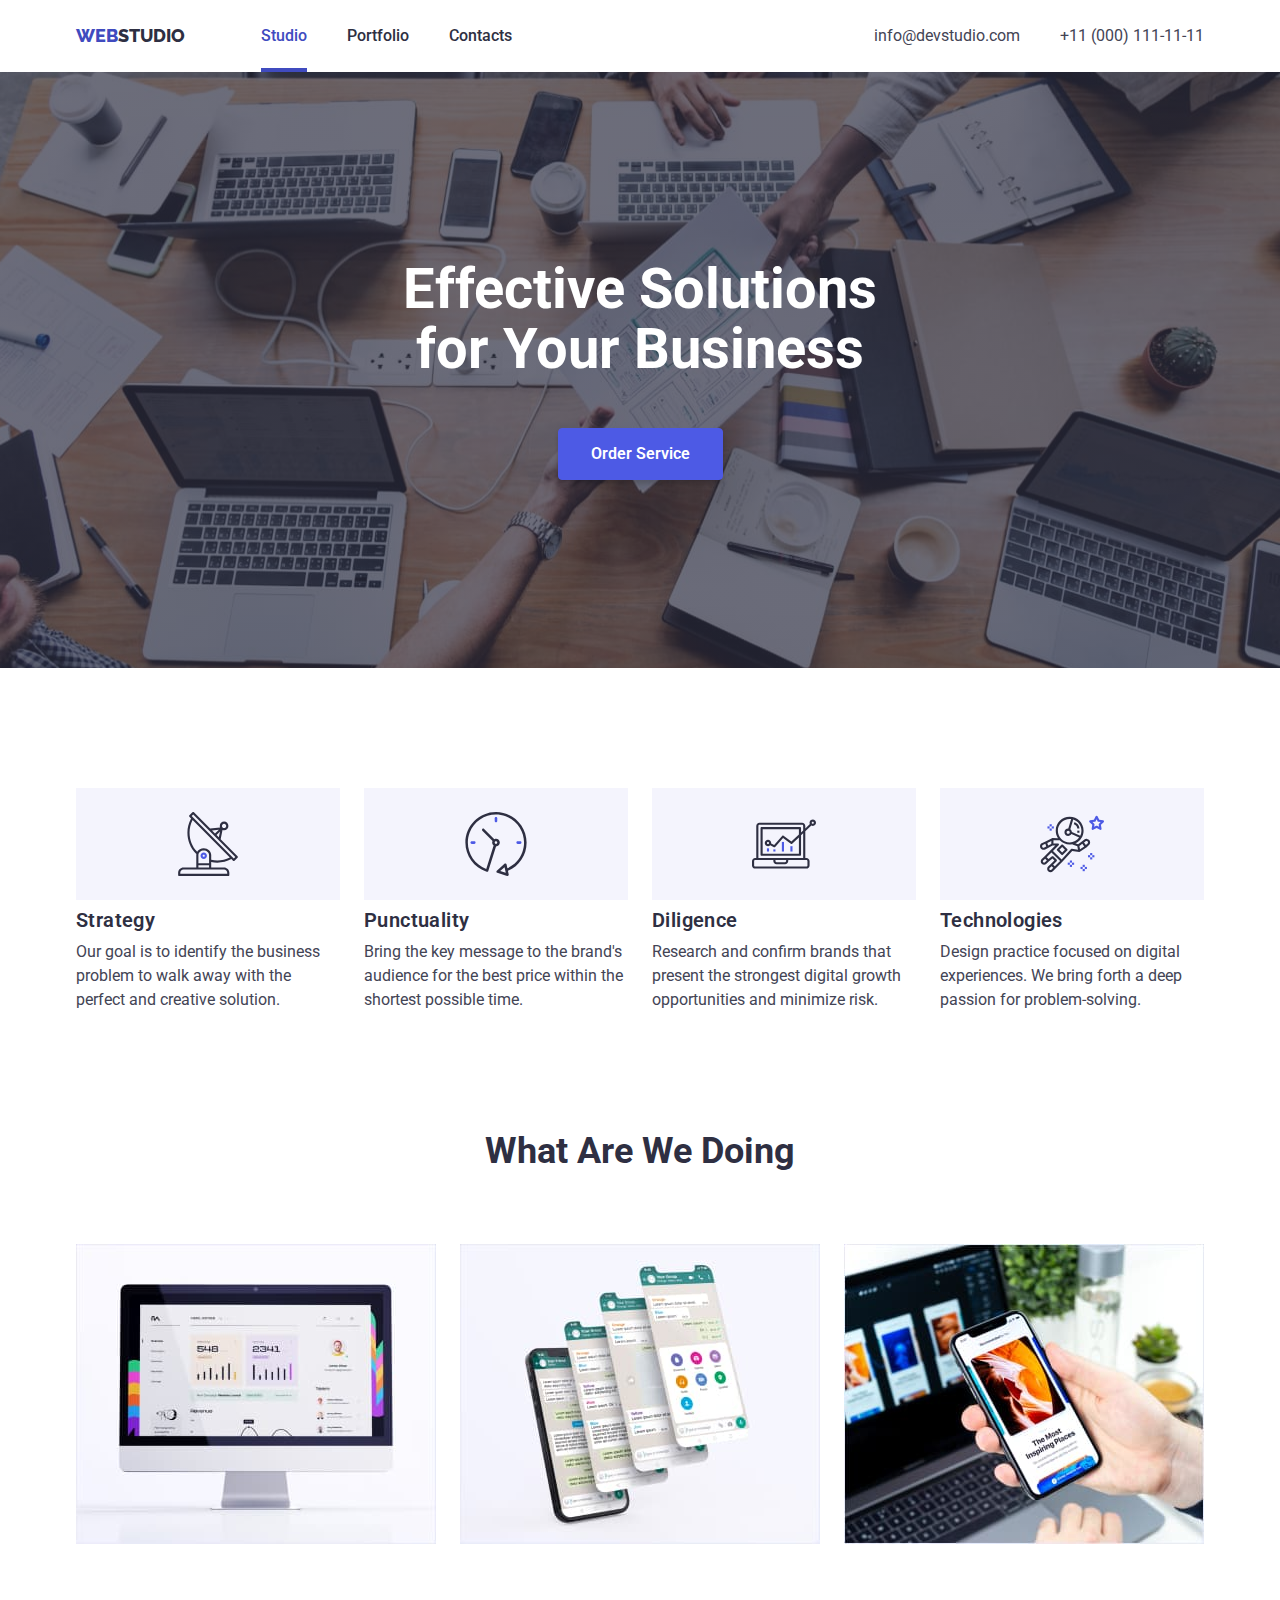
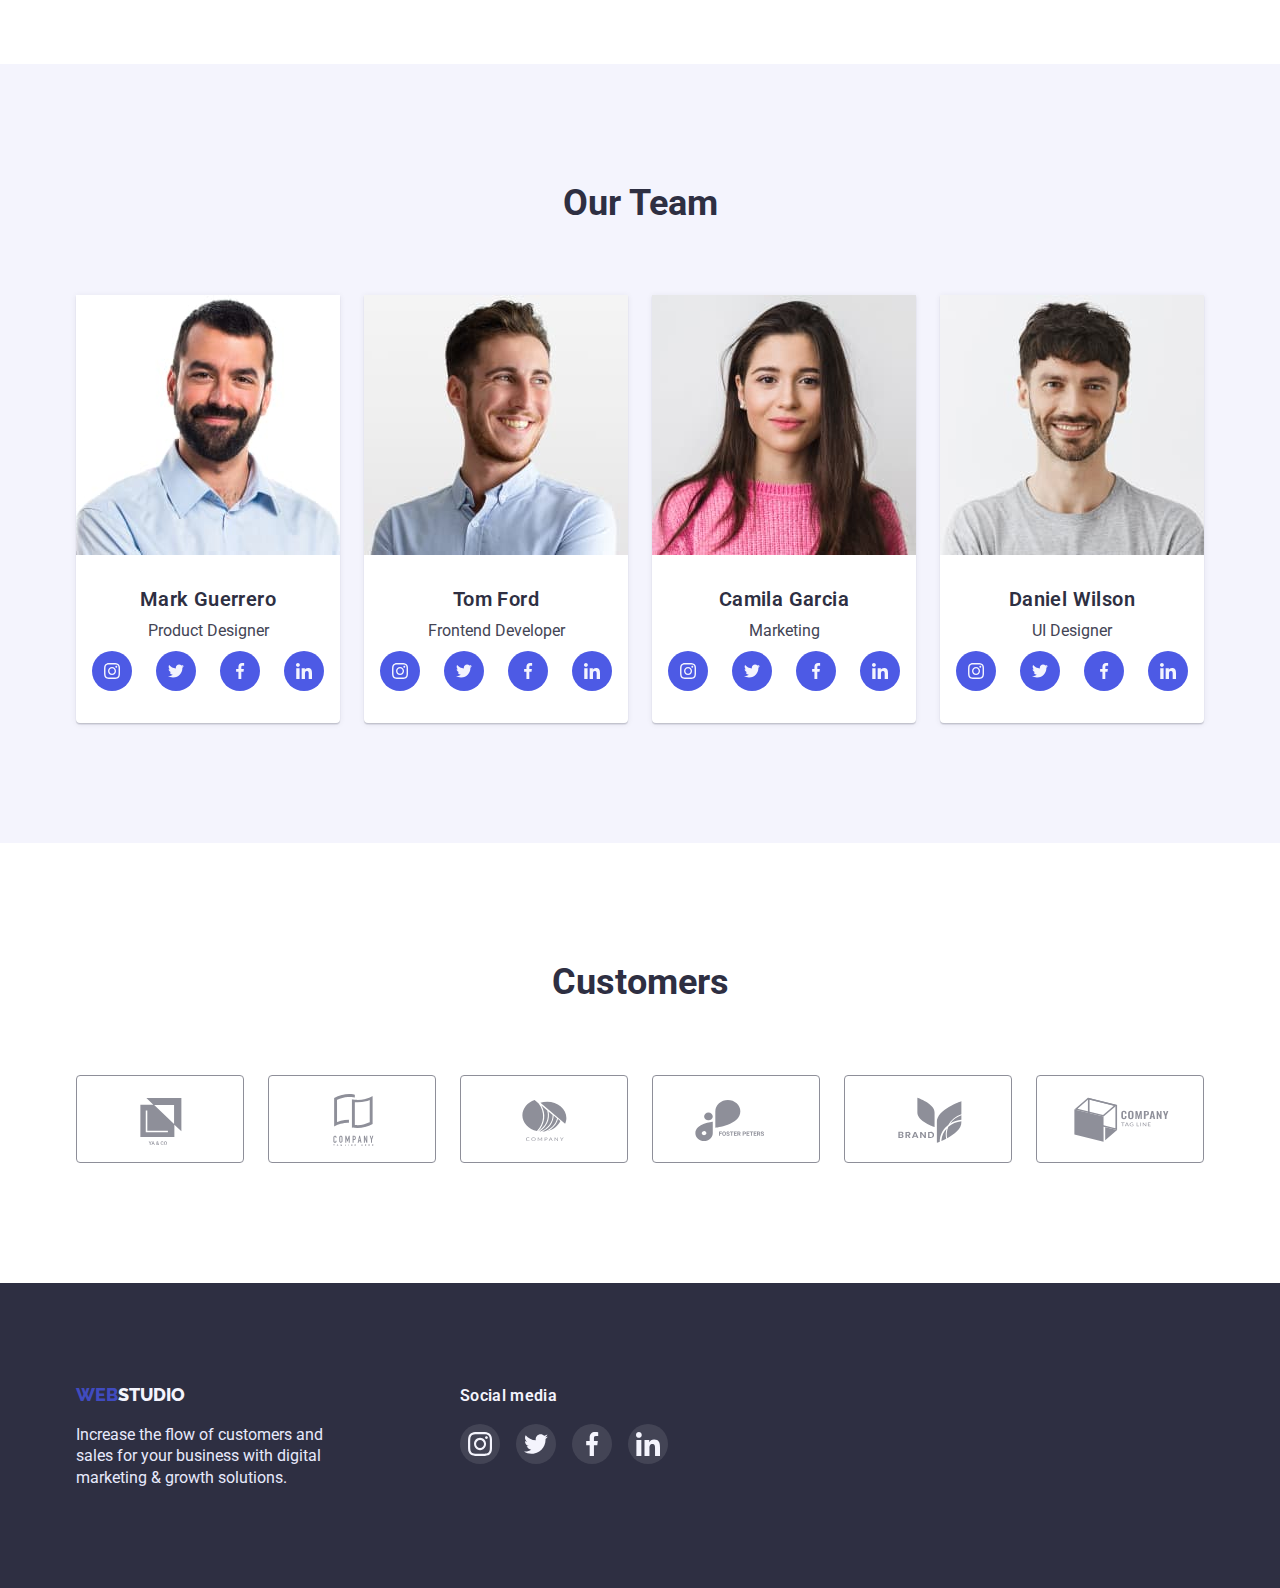
==== index.html @ 0dc162c4 "cloned from hw-5" ====
<!DOCTYPE html>
<html lang="en">
  <head>
    <meta charset="UTF-8" />
    <meta http-equiv="X-UA-Compatible" content="IE=edge" />
    <meta name="viewport" content="width=device-width, initial-scale=1.0" />
    <title>Yu Hubarenko _ homework-3</title>

    <link rel="preconnect" href="https://fonts.googleapis.com" />
    <link rel="preconnect" href="https://fonts.gstatic.com" crossorigin />
    <link
      href="https://fonts.googleapis.com/css2?family=Raleway:wght@800&family=Roboto:wght@400;500;700;900&display=swap"
      rel="stylesheet"
    />
    <link
      rel="stylesheet"
      href="https://cdnjs.cloudflare.com/ajax/libs/modern-normalize/1.0.0/modern-normalize.min.css"
    />
    <link rel="stylesheet" href="./css/styles.css" />
  </head>

  <body>
    <!-- ====================HEADER+=========================== -->

    <header>
      <div class="container menu">
        <nav>
          <a
            class="link logo"
            href="./index.html"
            rel="noopener nofollow noreferrer"
          >
            <span>Web</span>Studio
          </a>

          <ul class="list">
            <li>
              <a
                class="link active"
                href="./index.html"
                rel="noopener nofollow noreferrer"
              >
                Studio
              </a>
            </li>

            <li>
              <a
                class="link"
                href="./portfolio.html"
                rel="noopener nofollow noreferrer"
              >
                Portfolio
              </a>
            </li>

            <li>
              <a class="link" href="" rel="noopener nofollow noreferrer">
                Contacts
              </a>
            </li>
          </ul>
        </nav>

        <address>
          <ul class="contact-us list">
            <li>
              <div class="head-dec">
                <a
                  class="link-1 email"
                  href="mailto:info@devstudio.com"
                  rel="noopener nofollow noreferrer"
                >
                  <!-- <svg class="header-contact-icon" width="20" height="20">
                    <use href="./images/symbol-defs.svg#icon-envelope"></use>
                  </svg> -->
                  info@devstudio.com
                </a>
              </div>
            </li>

            <li>
              <div class="head-dec">
                <a class="link-1 phone" href="tel:+110001111111">
                  <!-- <svg class="header-contact-icon" width="20" height="20">
                    <use href="./images/symbol-defs.svg#icon-phone"></use>
                  </svg> -->
                  +11 (000) 111-11-11
                </a>
              </div>
            </li>
          </ul>
        </address>
      </div>
    </header>

    <!-- ====================MAIN=========================== -->

    <main>
      <section class="hero">
        <h1>
          Effective Solutions
          <br />
          for Your Business
        </h1>
        <button type="button" data-modal-open>Order Service</button>
      </section>

      <section class="about">
        <div class="container">
          <h2 class="invisible">WebStudio's Advantages</h2>

          <ul class="list">
            <li class="strategy">
              <h3>Strategy</h3>
              <p>
                Our goal is to identify the business problem to walk away with
                the perfect and creative solution.
              </p>
            </li>

            <li class="punctuality">
              <h3>Punctuality</h3>
              <p>
                Bring the key message to the brand's audience for the best price
                within the shortest possible time.
              </p>
            </li>

            <li class="diligence">
              <h3>Diligence</h3>
              <p>
                Research and confirm brands that present the strongest digital
                growth opportunities and minimize risk.
              </p>
            </li>

            <li class="tech">
              <h3>Technologies</h3>
              <p>
                Design practice focused on digital experiences. We bring forth a
                deep passion for problem-solving.
              </p>
            </li>
          </ul>
        </div>
      </section>

      <section class="what-we-are-doing">
        <div class="container">
          <h2>What Are We Doing</h2>

          <ul class="list">
            <li>
              <img src="./images/what-we-are-doing-img1.jpg" alt="computer" />
            </li>

            <li>
              <img src="./images/what-we-are-doing-img2.jpg" alt="computer" />
            </li>

            <li>
              <img src="./images/what-we-are-doing-img3.jpg" alt="computer" />
            </li>
          </ul>
        </div>
      </section>

      <section class="our-team">
        <div class="container">
          <h2>Our Team</h2>

          <ul class="list card-set">
            <li class="card">
              <div class="card-thumb">
                <img
                  src="./images/our-team-member1.jpg"
                  alt="our team member1"
                />
              </div>
              <div class="card-descr">
                <h3>Mark Guerrero</h3>
                <p>Product Designer</p>

                <ul class="social-contacts list">
                  <li class="social-contact-item">
                    <a
                      class="social-contact-link link"
                      href=""
                      rel="noopener nofollow noreferrer"
                    >
                      <svg class="social-contact-icon" width="16" height="16">
                        <use
                          href="./images/symbol-defs.svg#icon-cont-instagram"
                        ></use>
                      </svg>
                    </a>
                  </li>

                  <li class="social-contact-item">
                    <a
                      class="social-contact-link link"
                      href=""
                      rel="noopener nofollow noreferrer"
                    >
                      <svg class="social-contact-icon" width="16" height="16">
                        <use
                          href="./images/symbol-defs.svg#icon-cont-twitter"
                        ></use>
                      </svg>
                    </a>
                  </li>

                  <li class="social-contact-item">
                    <a
                      class="social-contact-link link"
                      href=""
                      rel="noopener nofollow noreferrer"
                    >
                      <svg class="social-contact-icon" width="16" height="16">
                        <use
                          href="./images/symbol-defs.svg#icon-cont-facebook"
                        ></use>
                      </svg>
                    </a>
                  </li>

                  <li class="social-contact-item">
                    <a
                      class="social-contact-link link"
                      href=""
                      rel="noopener nofollow noreferrer"
                    >
                      <svg class="social-contact-icon" width="16" height="16">
                        <use
                          href="./images/symbol-defs.svg#icon-cont-linkedin"
                        ></use>
                      </svg>
                    </a>
                  </li>
                </ul>
              </div>
            </li>

            <li class="card">
              <div class="card-thumb">
                <img
                  src="./images/our-team-member2.jpg"
                  alt="our team member 2"
                />
              </div>
              <div class="card-descr">
                <h3>Tom Ford</h3>
                <p>Frontend Developer</p>

                <ul class="social-contacts list">
                  <li class="social-contact-item">
                    <a class="social-contact-link link" href="">
                      <svg class="social-contact-icon" width="16" height="16">
                        <use
                          href="./images/symbol-defs.svg#icon-cont-instagram"
                        ></use>
                      </svg>
                    </a>
                  </li>

                  <li class="social-contact-item">
                    <a
                      class="social-contact-link link"
                      href=""
                      rel="noopener nofollow noreferrer"
                    >
                      <svg class="social-contact-icon" width="16" height="16">
                        <use
                          href="./images/symbol-defs.svg#icon-cont-twitter"
                        ></use>
                      </svg>
                    </a>
                  </li>

                  <li class="social-contact-item">
                    <a
                      class="social-contact-link link"
                      href=""
                      rel="noopener nofollow noreferrer"
                    >
                      <svg class="social-contact-icon" width="16" height="16">
                        <use
                          href="./images/symbol-defs.svg#icon-cont-facebook"
                        ></use>
                      </svg>
                    </a>
                  </li>

                  <li class="social-contact-item">
                    <a
                      class="social-contact-link link"
                      href=""
                      rel="noopener nofollow noreferrer"
                    >
                      <svg class="social-contact-icon" width="16" height="16">
                        <use
                          href="./images/symbol-defs.svg#icon-cont-linkedin"
                        ></use>
                      </svg>
                    </a>
                  </li>
                </ul>
              </div>
            </li>

            <li class="card">
              <div class="card-thumb">
                <img
                  src="./images/our-team-member3.jpg"
                  alt="our team member3"
                />
              </div>
              <div class="card-descr">
                <h3>Camila Garcia</h3>
                <p>Marketing</p>

                <ul class="social-contacts list">
                  <li class="social-contact-item">
                    <a
                      class="social-contact-link link"
                      href=""
                      rel="noopener nofollow noreferrer"
                    >
                      <svg class="social-contact-icon" width="16" height="16">
                        <use
                          href="./images/symbol-defs.svg#icon-cont-instagram"
                        ></use>
                      </svg>
                    </a>
                  </li>

                  <li class="social-contact-item">
                    <a
                      class="social-contact-link link"
                      href=""
                      rel="noopener nofollow noreferrer"
                    >
                      <svg class="social-contact-icon" width="16" height="16">
                        <use
                          href="./images/symbol-defs.svg#icon-cont-twitter"
                        ></use>
                      </svg>
                    </a>
                  </li>

                  <li class="social-contact-item">
                    <a
                      class="social-contact-link link"
                      href=""
                      rel="noopener nofollow noreferrer"
                    >
                      <svg class="social-contact-icon" width="16" height="16">
                        <use
                          href="./images/symbol-defs.svg#icon-cont-facebook"
                        ></use>
                      </svg>
                    </a>
                  </li>

                  <li class="social-contact-item">
                    <a
                      class="social-contact-link link"
                      href=""
                      rel="noopener nofollow noreferrer"
                    >
                      <svg class="social-contact-icon" width="16" height="16">
                        <use
                          href="./images/symbol-defs.svg#icon-cont-linkedin"
                        ></use>
                      </svg>
                    </a>
                  </li>
                </ul>
              </div>
            </li>

            <li class="card">
              <div class="card-thumb">
                <img
                  src="./images/our-team-member4.jpg"
                  alt="our team member 4"
                />
              </div>
              <div class="card-descr">
                <h3>Daniel Wilson</h3>
                <p>UI Designer</p>

                <ul class="social-contacts list">
                  <li class="social-contact-item">
                    <a
                      class="social-contact-link link"
                      href=""
                      rel="noopener nofollow noreferrer"
                    >
                      <svg class="social-contact-icon" width="16" height="16">
                        <use
                          href="./images/symbol-defs.svg#icon-cont-instagram"
                        ></use>
                      </svg>
                    </a>
                  </li>

                  <li class="social-contact-item">
                    <a
                      class="social-contact-link link"
                      href=""
                      rel="noopener nofollow noreferrer"
                    >
                      <svg class="social-contact-icon" width="16" height="16">
                        <use
                          href="./images/symbol-defs.svg#icon-cont-twitter"
                        ></use>
                      </svg>
                    </a>
                  </li>

                  <li class="social-contact-item">
                    <a
                      class="social-contact-link link"
                      href=""
                      rel="noopener nofollow noreferrer"
                    >
                      <svg class="social-contact-icon" width="16" height="16">
                        <use
                          href="./images/symbol-defs.svg#icon-cont-facebook"
                        ></use>
                      </svg>
                    </a>
                  </li>

                  <li class="social-contact-item">
                    <a
                      class="social-contact-link link"
                      href=""
                      rel="noopener nofollow noreferrer"
                    >
                      <svg class="social-contact-icon" width="16" height="16">
                        <use
                          href="./images/symbol-defs.svg#icon-cont-linkedin"
                        ></use>
                      </svg>
                    </a>
                  </li>
                </ul>
              </div>
            </li>
          </ul>
        </div>
      </section>

      <section class="customers">
        <div class="container">
          <h2>Customers</h2>

          <ul class="customers-list list">
            <li class="customers-list-item">
              <a
                class="customers-link link"
                href=""
                rel="noopener nofollow noreferrer"
              >
                <svg class="customers-list-icon">
                  <use href="./images/symbol-defs.svg#icon-Logo-1"></use>
                </svg>
              </a>
            </li>

            <li class="customers-list-item">
              <a
                class="customers-link link"
                href=""
                rel="noopener nofollow noreferrer"
              >
                <svg class="customers-list-icon">
                  <use href="./images/symbol-defs.svg#icon-Logo-2"></use>
                </svg>
              </a>
            </li>

            <li class="customers-list-item">
              <a
                class="customers-link link"
                href=""
                rel="noopener nofollow noreferrer"
              >
                <svg class="customers-list-icon">
                  <use href="./images/symbol-defs.svg#icon-Logo-3"></use>
                </svg>
              </a>
            </li>

            <li class="customers-list-item">
              <a
                class="customers-link link"
                href=""
                rel="noopener nofollow noreferrer"
              >
                <svg class="customers-list-icon">
                  <use href="./images/symbol-defs.svg#icon-Logo-4"></use>
                </svg>
              </a>
            </li>

            <li class="customers-list-item">
              <a
                class="customers-link link"
                href=""
                rel="noopener nofollow noreferrer"
              >
                <svg class="customers-list-icon">
                  <use href="./images/symbol-defs.svg#icon-Logo-5"></use>
                </svg>
              </a>
            </li>

            <li class="customers-list-item">
              <a
                class="customers-link link"
                href=""
                rel="noopener nofollow noreferrer"
              >
                <svg class="customers-list-icon">
                  <use href="./images/symbol-defs.svg#icon-Logo-6"></use>
                </svg>
              </a>
            </li>
          </ul>
        </div>
      </section>
    </main>

    <!-- ====================FOOTER=========================== -->
    <footer>
      <div class="container">
        <div class="foot">
          <div class="box">
            <a
              class="link-2 footer-logo"
              href="./index.html"
              rel="noopener nofollow noreferrer"
            >
              <span>Web</span>Studio
            </a>

            <p>
              Increase the flow of customers and sales for your business with
              digital marketing & growth solutions.
            </p>
          </div>

          <div class="social-media">
            <p>Social media</p>

            <ul class="social-media-contacts list">
              <li class="social-media-contact-item">
                <a
                  class="social-media-contact-link link"
                  href=""
                  rel="noopener nofollow noreferrer"
                >
                  <svg class="social-media-contact-icon" width="24" height="24">
                    <use
                      href="./images/symbol-defs.svg#icon-cont-instagram"
                    ></use>
                  </svg>
                </a>
              </li>

              <li class="social-media-contact-item">
                <a
                  class="social-media-contact-link link"
                  href=""
                  rel="noopener nofollow noreferrer"
                >
                  <svg class="social-media-contact-icon" width="24" height="24">
                    <use
                      href="./images/symbol-defs.svg#icon-cont-twitter"
                    ></use>
                  </svg>
                </a>
              </li>

              <li class="social-media-contact-item">
                <a
                  class="social-media-contact-link link"
                  href=""
                  rel="noopener nofollow noreferrer"
                >
                  <svg class="social-media-contact-icon" width="24" height="24">
                    <use
                      href="./images/symbol-defs.svg#icon-cont-facebook"
                    ></use>
                  </svg>
                </a>
              </li>

              <li class="social-media-contact-item">
                <a
                  class="social-media-contact-link link"
                  href=""
                  rel="noopener nofollow noreferrer"
                >
                  <svg class="social-media-contact-icon" width="24" height="24">
                    <use
                      href="./images/symbol-defs.svg#icon-cont-linkedin"
                    ></use>
                  </svg>
                </a>
              </li>
            </ul>
          </div>
        </div>
      </div>
    </footer>

    <!-- ====================MODAL=========================== -->

    <div class="backdrop is-hidden" data-modal>
      <div class="modal">
        <button class="close-modal" data-modal-close type="button">
          <svg class="close" width="8" height="8">
            <use href="./images/symbol-defs.svg#icon-modal-close"></use>
          </svg>
        </button>
      </div>
    </div>

    <script src="./js/modal.js"></script>
  </body>
</html>
---- css/styles.css ----
:root {
  --iris: #4d5ae5;
  --ocean: #404bbf;
  --navy-blue: #2e2f42;
  --green: #31d0aa;
  --slate: #434455;
  --light-slate: #8e8f99;
  --cornflower: #e7e9fc;
  --cloud: #f4f4fd;
  --navy-blue-modal: rgba(46, 47, 66, 0.4);
  --grey: rgba(46, 47, 66, 0.7);
  --white: #fff;
  --footer-social: rgba(255, 255, 255, 0.1);
  --modal-background: #fcfcfc;

  --marg: 24px;
}

html {
  box-sizing: border-box;
}

body {
  margin: 0;

  background-color: #ffffff;
  color: var(--slate);

  font-family: "Roboto", sans-serif;
  font-size: 16px;
  line-height: 1.5;
  font-weight: 500;
}

*,
*::after,
*::before {
  box-sizing: inherit;
}

h1,
h2,
h3,
h4,
h5,
h6,
p {
  margin: 0;
  padding: 0;
}

img {
  display: block;
  max-width: 100%;
}

.container {
  margin: 0 auto;
  padding-left: 15px;
  padding-right: 15px;

  width: 1158px;
}

.list {
  display: flex;
  justify-content: space-between;
  margin: 0;
  padding: 0;

  list-style-type: none;
}

.link {
  color: var(--navy-blue);

  text-decoration: none;

  transition: color 250ms cubic-bezier(0.4, 0, 0.2, 1);
}

.link-1 {
  color: var(--slate);

  text-decoration: none;

  transition: color 250ms cubic-bezier(0.4, 0, 0.2, 1);
}

.link-2 {
  color: var(--cloud);

  text-decoration: none;

  transition: color 250ms cubic-bezier(0.4, 0, 0.2, 1);
}

.button {
  display: inline-block;

  border: 1px solid transparent;
  cursor: pointer;
}

.link:hover,
.link-1:hover,
.link:focus,
.link-1:focus,
.active {
  color: var(--ocean);
}

.logo:hover,
.logo:focus {
  color: var(--navy-blue);

  cursor: pointer;
}

.invisible {
  position: absolute;
  white-space: nowrap;
  width: 1px;
  height: 1px;
  overflow: hidden;
  border: 0;
  padding: 0;
  clip: rect(0 0 0 0);
  clip-path: inset(50%);
  margin: -1px;
}

/* ====================HEADER+=========================== */

header {
  /* display: block;
  align-items: center; */

  background-color: var(--white);
  box-shadow: 0px 2px 1px rgba(46, 47, 66, 0.08),
    0px 1px 1px rgba(46, 47, 66, 0.16), 0px 1px 6px rgba(46, 47, 66, 0.08);
}

header .menu,
header nav {
  display: flex;
  align-items: center;
}

header .menu > address {
  margin-left: auto;
}

header .logo {
  font-family: "Raleway", sans-serif;
  text-transform: uppercase;
  font-weight: 800;
  font-size: 18px;
  line-height: 1.33;
}

header .logo span,
footer .footer-logo span {
  color: var(--ocean);
}

header .active {
  position: relative;
}

header .active::after {
  display: block;
  position: absolute;
  bottom: 0;

  content: "";
  height: 4px;
  width: 100%;

  background-color: var(--ocean);
  color: var(--ocean);
}

header nav .link.logo {
  margin-right: 76px;
}

header nav .link,
header .contact-us .link-1 {
  display: block;
  padding-top: 24px;
  padding-bottom: 24px;
}

header nav .list li:not(:last-child),
header .contact-us li:not(:last-child) {
  margin-right: 40px;
}

header .contact-us {
  margin-left: auto;

  font-weight: 400;
  font-style: normal;
}

/* header .contact-us .social-contact-icon {
  fill: var(--slate);
  display: inline-block;
}

header .contact-us .email,
header .contact-us .phone {
  display: flex;
  align-items: center;
}

.header-contact-icon {
  padding: 0;
  margin-right: 12px;
  display: inline-block;
}

.header-contact-icon.phone {
  margin-right: 6px;
}

.email:is(:hover, :focus),
.phone:is(:hover, :focus) {
  fill: var(--iris);
} */

/* ====================MAIN=========================== */

main .hero {
  padding-top: 188px;
  padding-bottom: 188px;
  background-color: var(--grey);
  background-image: linear-gradient(var(--grey), var(--grey)),
    url(../images/people-office.jpg);
  background-repeat: no-repeat;
  background-position: center;
  background-size: 1440px 603px;
}

main .hero h1 {
  color: var(--white);

  font-weight: 700;
  font-size: 56px;
  line-height: 1.07;
  text-align: center;
}

main .hero button {
  display: block;
  margin: 0 auto;
  margin-top: 48px;
  padding: 16px 32px;

  color: var(--white);
  background-color: var(--iris);

  font-family: inherit;
  font-weight: 600;
  box-shadow: 0px 4px 4px rgba(0, 0, 0, 0.15);
  border: 1px solid var(--iris);
  border-radius: 4px;
  cursor: pointer;

  transition: background-color 250ms cubic-bezier(0.4, 0, 0.2, 1),
    border-color 250ms cubic-bezier(0.4, 0, 0.2, 1),
    color 250ms cubic-bezier(0.4, 0, 0.2, 1);
}

main .hero button:hover,
main .hero button:focus {
  background-color: var(--ocean);
  border-color: var(--ocean);
  color: var(--cloud);
}

/* ============================================= */

main .about {
  display: flex;
  justify-content: space-between;
  padding-top: 120px;
  padding-bottom: 120px;

  background-color: var(--white);
}

main .about li:not(:last-child) {
  margin-right: 24px;
}

main .about h3 {
  color: var(--navy-blue);
  font-style: normal;
  font-weight: 600;
  font-size: 20px;
  line-height: 1.2;
  letter-spacing: 0.02em;
}

main .about p {
  margin-top: 8px;

  font-weight: 400;
}

main .about .strategy::before {
  display: block;
  content: "";
  background-color: var(--cloud);
  background-image: url(../images/advantages-antenna.svg);
  height: 112px;
  width: 264px;
  padding: 24px 100px;
  background-size: contain;
  background-repeat: no-repeat;
  background-origin: content-box;
  margin-bottom: 8px;
}

main .about .punctuality::before {
  display: block;
  content: "";
  background-color: var(--cloud);
  background-image: url(../images/advantages-clock.svg);
  height: 112px;
  width: 264px;
  padding: 24px 100px;
  background-size: contain;
  background-repeat: no-repeat;
  background-origin: content-box;
  margin-bottom: 8px;
}

main .about .diligence::before {
  display: block;
  content: "";
  background-color: var(--cloud);
  background-image: url(../images/advantages-diagram.svg);
  height: 112px;
  width: 264px;
  padding: 24px 100px;
  background-size: contain;
  background-repeat: no-repeat;
  background-origin: content-box;
  margin-bottom: 8px;
}

main .about .tech::before {
  display: block;
  content: "";
  background-color: var(--cloud);
  background-image: url(../images/advantages-astronaut.svg);
  height: 112px;
  width: 264px;
  padding: 24px 100px;
  background-size: contain;
  background-repeat: no-repeat;
  background-origin: content-box;
  margin-bottom: 8px;
}

/* ============================================= */
main .what-we-are-doing {
  padding-top: 0;
  padding-bottom: 120px;

  background-color: var(--white);
}

main .what-we-are-doing h2,
main .our-team h2,
main .customers h2 {
  margin-top: 0;
  margin-bottom: 72px;
  color: var(--navy-blue);

  font-weight: 700;
  font-size: 36px;
  line-height: 1.1;
  text-align: center;
}

main .what-we-are-doing img {
  width: 360px;
}

/* ============================================= */
main .our-team {
  display: flex;
  padding-top: 120px;
  padding-bottom: 120px;

  background-color: var(--cloud);
}

main .our-team .card-set {
  display: flex;
  margin-left: -24px;
}

main .our-team .card {
  flex-basis: calc(100% / 4 - 24px);
  margin-left: 24px;

  background-color: var(--white);

  box-shadow: 0px 1px 6px rgba(46, 47, 66, 0.08),
    0px 1px 1px rgba(46, 47, 66, 0.16), 0px 2px 1px rgba(46, 47, 66, 0.08);
  border-radius: 0px 0px 4px 4px;
}

main .our-team .card-descr {
  padding: 32px 16px;
  text-align: center;
}

main .our-team .card-descr h3 {
  color: var(--navy-blue);

  font-weight: 600;
  font-size: 20px;
  line-height: 1.2;
  letter-spacing: 0.02em;
}

main .our-team p {
  padding-top: 8px;
  padding-bottom: 8px;

  color: var(--slate);

  font-weight: 400;
  font-size: 16px;
  line-height: 1.5;
}

.social-contacts {
  display: flex;
  align-content: center;
  gap: var(--marg);
}

.social-contact-item {
  width: 40px;
  height: 40px;
}

.social-contact-link {
  width: 100%;
  height: 100%;
  background-color: var(--iris);
  border-radius: 50%;
  display: flex;
  justify-content: center;
  align-items: center;

  transition: background-color 250ms cubic-bezier(0.4, 0, 0.2, 1);
}

.social-contact-icon {
  fill: currentColor;
}

.social-contact-link:is(:hover, :focus) {
  background-color: var(--ocean);
}

/* ============================================= */

main .customers {
  display: flex;
  padding-top: 120px;
  padding-bottom: 120px;

  background-color: var(--white);
}

main .customers .customers-list {
  display: flex;
  gap: var(--marg);
}

main .customers .customers-list-item {
  width: 168px;
  height: 88px;
  border-radius: 4px;
}

main .customers .customers-link {
  display: flex;
  justify-content: center;
  align-items: center;

  width: 100%;
  height: 100%;
  border: 1px solid var(--light-slate);
  border-radius: 4px;
  fill: var(--light-slate);

  transition: border 250ms cubic-bezier(0.4, 0, 0.2, 1),
    fill 250ms cubic-bezier(0.4, 0, 0.2, 1);
}

main .customers .customers-list-item svg {
  width: 104px;
  height: 56px;
}

main .customers .customers-link:hover,
ain .customers .customers-link:focus {
  border: 1px solid var(--ocean);
  fill: var(--ocean);
}

/* ====================FOOTER=========================== */

footer {
  background-color: var(--navy-blue);
}

footer .box {
  width: 264px;
}

footer .footer-logo {
  font-family: "Raleway", sans-serif;
  text-transform: uppercase;
  font-weight: 800;
  font-size: 18px;
  line-height: 1.33;
}

footer .box p {
  color: var(--cornflower);
  font-weight: 400;
  font-size: 16px;
  line-height: 1.33;
  margin-top: 16px;
}

.social-media {
  width: 208px;
}

.social-media-contacts {
  display: flex;
  align-items: flex-start;
  gap: 16px;
}

.social-media-contact-item {
  width: 40px;
  height: 40px;
}

.social-media-contact-link {
  width: 100%;
  height: 100%;
  background-color: var(--footer-social);
  border-radius: 50%;
  display: flex;
  justify-content: center;
  align-items: center;

  transition: background-color 250ms cubic-bezier(0.4, 0, 0.2, 1);
}

.social-media-contact-icon {
  fill: currentColor;
}

.social-media-contact-link:is(:hover, :focus) {
  background-color: var(--green);
}

.social-media p {
  font-family: "Roboto";
  font-style: normal;
  font-weight: 600;
  font-size: 16px;
  line-height: calc(24 / 16);
  letter-spacing: 0.02em;
  margin-bottom: 16px;
  color: var(--cloud);
}

.foot {
  display: flex;

  justify-content: flex-start;
  align-items: baseline;
  gap: 120px;

  padding-top: 100px;
  padding-bottom: 100px;
}

/* =====================index-1=============== */

.portfolio {
  display: flex;
  flex-direction: column;
  justify-content: center;

  padding-top: 96px;
  padding-bottom: 120px;
}

.portfolio .filter {
  display: flex;
  gap: 24px;
  justify-content: center;
  margin-bottom: 72px;
}

.portfolio .filter button {
  padding: 12px 24px;

  background-color: var(--cloud);
  border: 1px solid var(--cornflower);
  color: var(--iris);
  box-shadow: 0px 3px 1px transparent, 0px 2px 2px transparent;

  font-family: inherit;
  font-size: 16px;
  line-height: 1.5;
  font-weight: 600;
  border-radius: 4px;
  cursor: pointer;

  transition: background-color 250ms cubic-bezier(0.4, 0, 0.2, 1),
    border 250ms cubic-bezier(0.4, 0, 0.2, 1),
    color 250ms cubic-bezier(0.4, 0, 0.2, 1),
    box-shadow 250ms cubic-bezier(0.4, 0, 0.2, 1);
}

.portfolio .filter button:hover,
.portfolio .filter button:focus {
  background-color: var(--ocean);
  border: 1px solid var(--ocean);
  color: var(--cornflower);
  box-shadow: 0px 3px 1px rgba(0, 0, 0, 0.1), 0px 2px 1px rgba(0, 0, 0, 0.08),
    0px 2px 2px rgba(0, 0, 0, 0.12);
  cursor: pointer;
}

.projects {
  display: flex;
  flex-wrap: wrap;
  flex-basis: calc(100% / 3 - var(--marg));
  margin-right: calc(-1 * var(--marg));
  margin-bottom: calc(-2 * var(--marg));
}

.projects .projects-card {
  margin-right: var(--marg);
  margin-bottom: calc(2 * var(--marg));

  box-shadow: 0px 1px 6px rgba(46, 47, 66, 0.08);

  transition: box-shadow 250ms cubic-bezier(0.4, 0, 0.2, 1);
}

.projects-card-thumb {
  position: relative;
  overflow: hidden;
}

.projects-card-overlay {
  position: absolute;
  top: 0;
  transform: translateY(100%);

  width: 100%;
  height: 100%;
  padding: 32px 40px;
  overflow-y: auto;

  color: var(--cloud);
  background-color: var(--iris);
  opacity: 0;

  transition: opacity 250ms cubic-bezier(0.4, 0, 0.2, 1),
    transform 250ms cubic-bezier(0.4, 0, 0.2, 1);
}

.projects .projects-card-overlay p {
  font-weight: 400;
}

.projects .projects-card:is(:hover, :focus),
.projects .projects-card:is(:hover, :focus) .projects-card-overlay {
  box-shadow: 0px 1px 6px rgba(46, 47, 66, 0.08),
    0px 1px 1px rgba(46, 47, 66, 0.16), 0px 2px 1px rgba(46, 47, 66, 0.08);
  cursor: pointer;
  transform: translateY(0);
  opacity: 1;
}

.projects .projects-card-descr {
  padding-top: 32px;
  padding-right: 16px;
  padding-bottom: 32px;
  padding-left: 16px;

  border: 0.5px solid var(--cloud);
}

.projects .projects-card-descr h2 {
  padding-bottom: 8px;
  color: var(--navy-blue);

  font-size: 20px;
  line-height: 1.2;
}

.projects .projects-card-descr p {
  font-weight: 400;
}

/* ===================== modal =============== */

.backdrop {
  position: fixed;
  top: 0;
  left: 0;

  width: 100%;
  height: 100%;

  background-color: var(--navy-blue-modal);

  transition: opacity 250ms cubic-bezier(0.4, 0, 0.2, 1),
    visibility 250ms cubic-bezier(0.4, 0, 0.2, 1);
}

.modal {
  position: absolute;
  top: 50%;
  left: 50%;

  min-width: 408px;
  min-height: 576px;
  padding: 24px;

  background-color: var(--modal-background);
  box-shadow: 0px 1px 1px rgba(0, 0, 0, 0.14), 0px 1px 3px rgba(0, 0, 0, 0.12),
    0px 2px 1px rgba(0, 0, 0, 0.2);
  border-radius: 4px;
  transform: translate(-50%, -50%) scale(1);

  transition: transform 250ms cubic-bezier(0.4, 0, 0.2, 1);
}

.close-modal {
  position: absolute;
  top: 24px;
  right: 24px;

  width: 24px;
  height: 24px;

  background-color: var(--cornflower);
  border: 1px solid rgba(0, 0, 0, 0.1);
  border-radius: 50%;
}

.close-modal:hover {
  cursor: pointer;
}

.is-hidden {
  visibility: none;
  opacity: 0;
  pointer-events: none;
}

.backdrop.is-hidden .modal {
  transform: translate(-50%, -50%) scale(0.9);
}
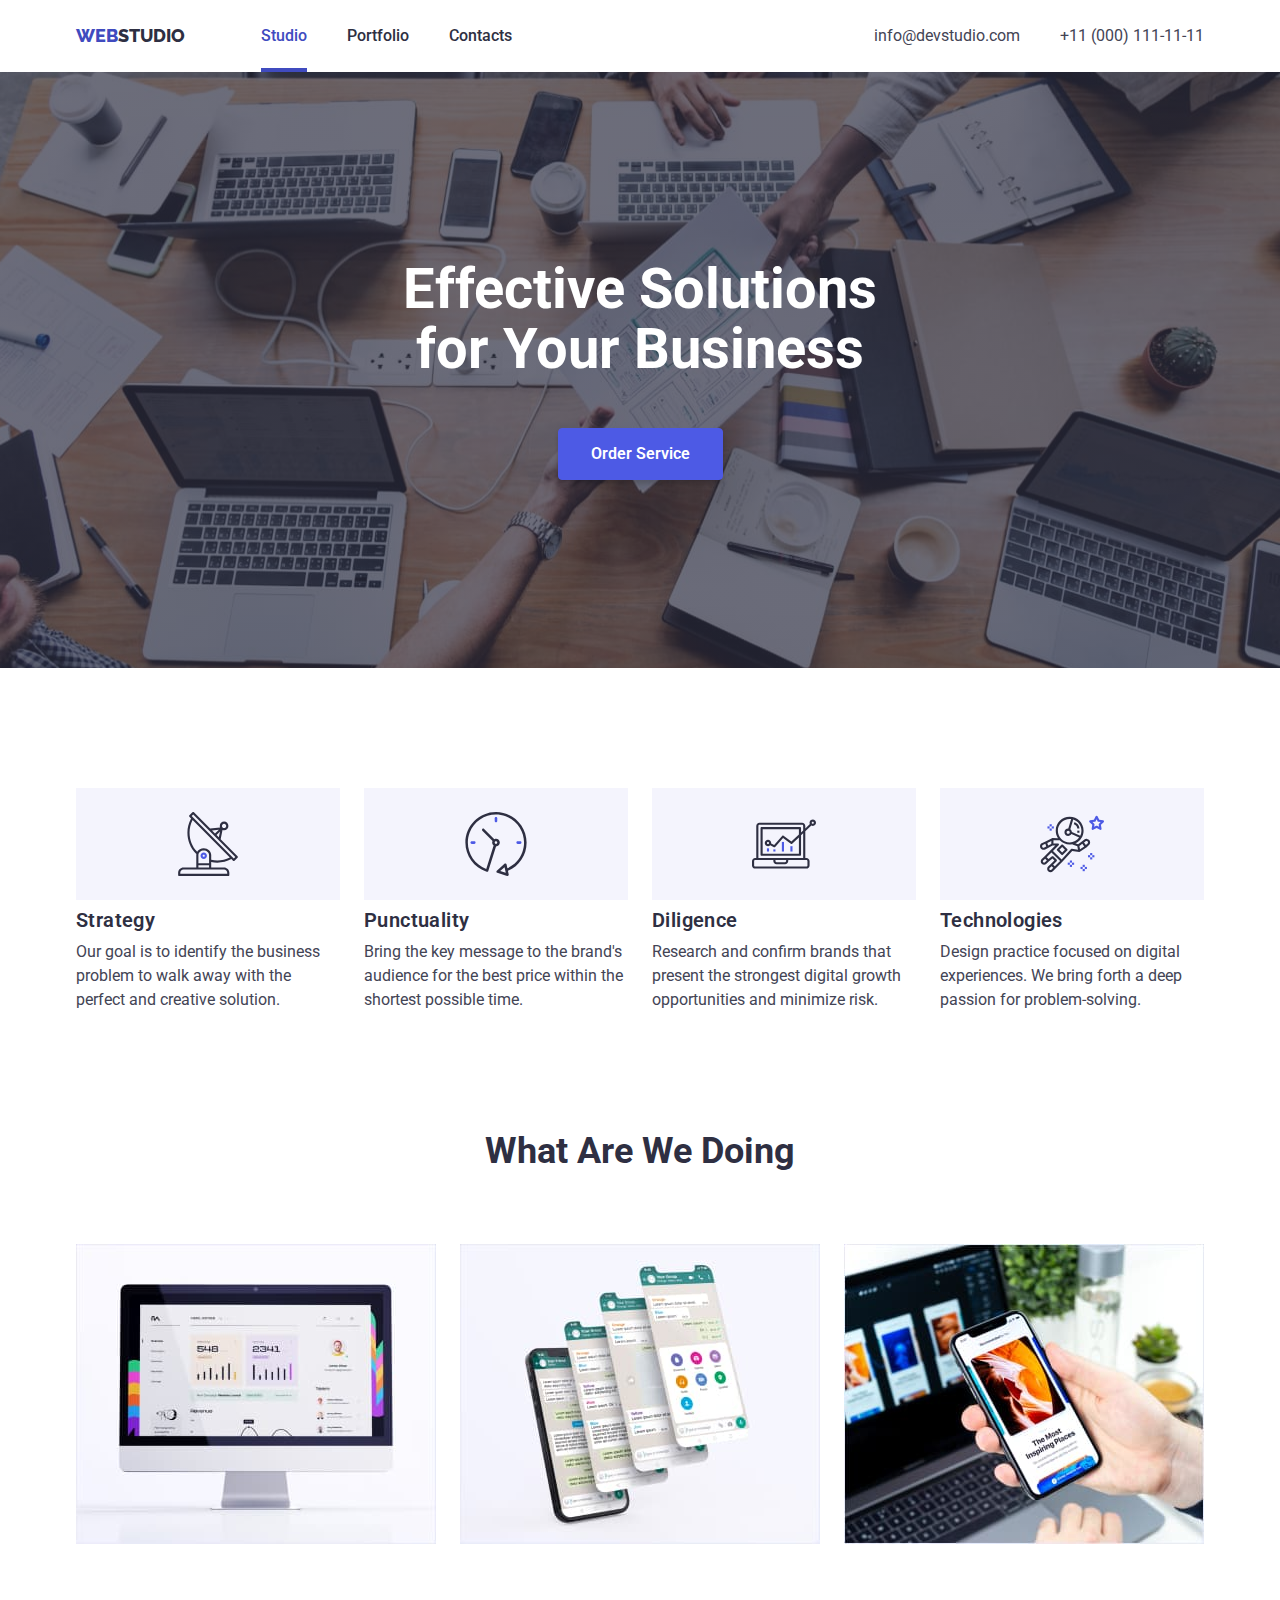
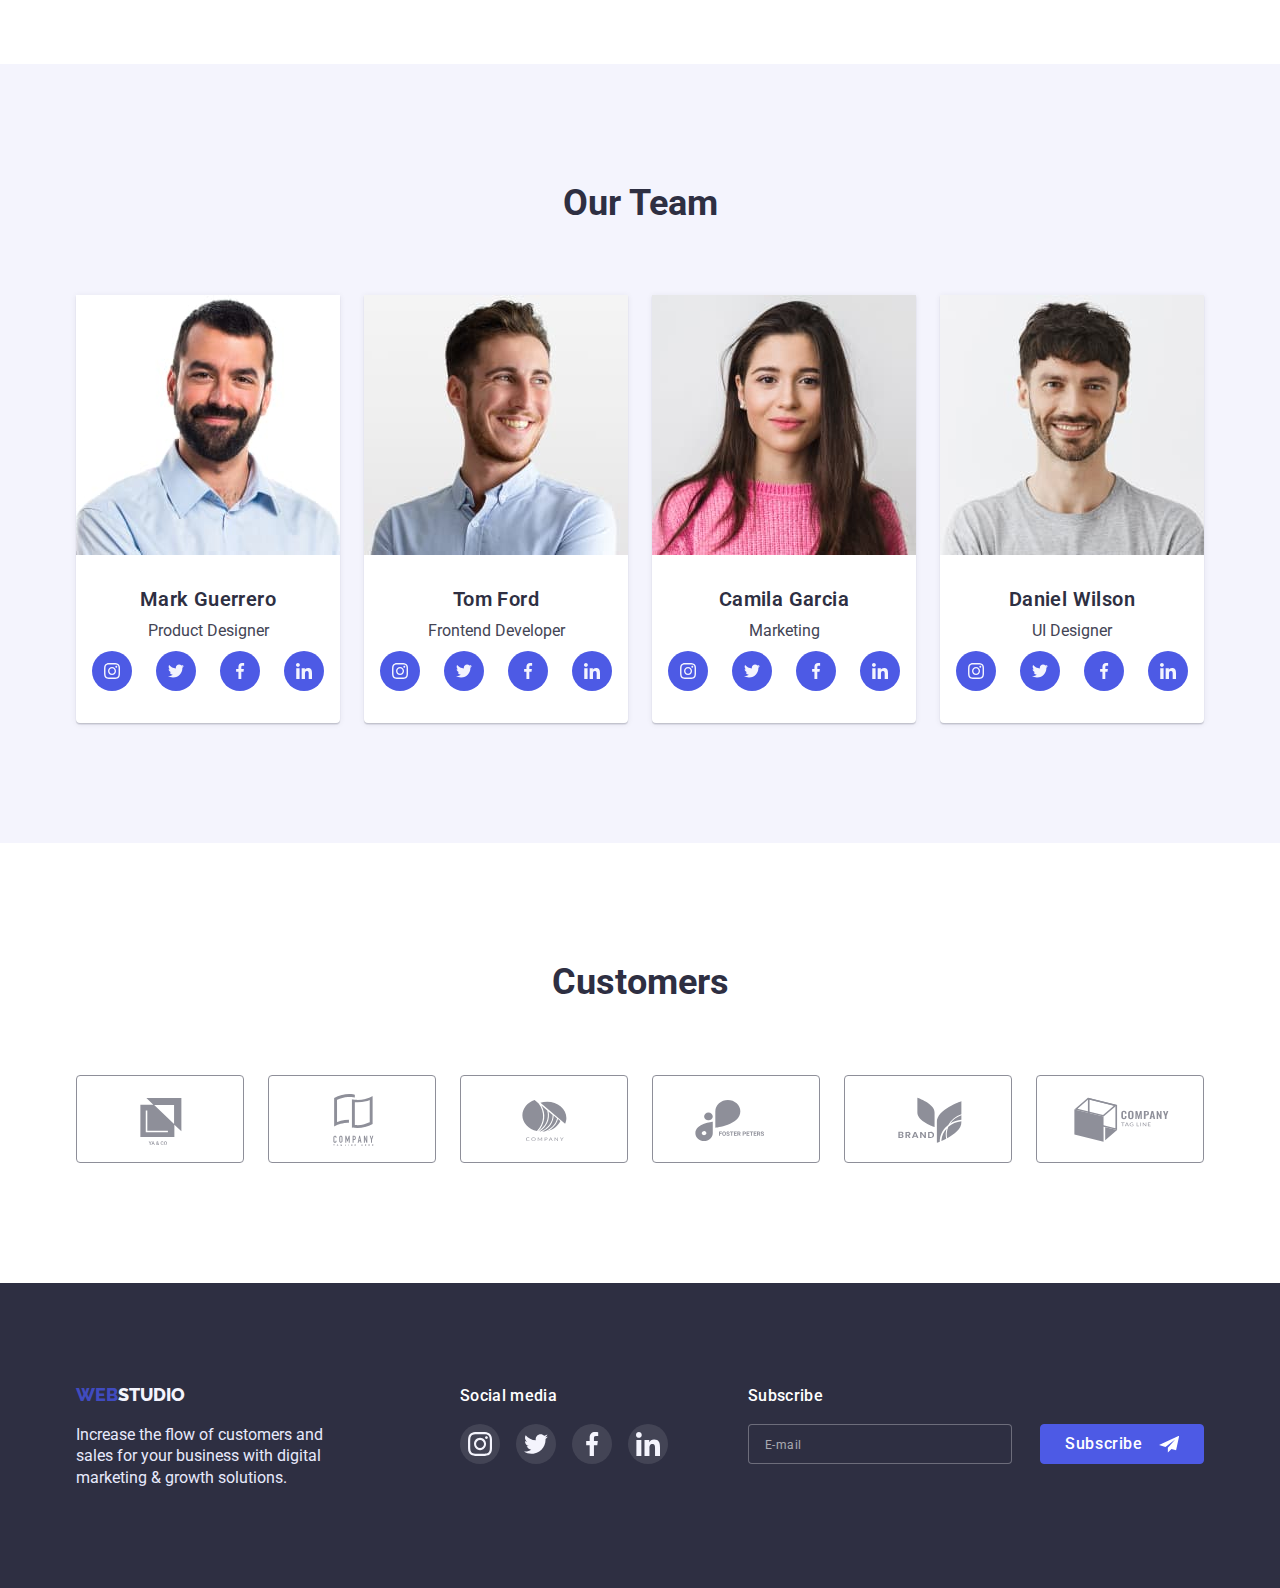
==== commit d12c4fab: "is ready" ====
--- a/index.html
+++ b/index.html
@@ -615,6 +615,27 @@
               </li>
             </ul>
           </div>
+
+          <div class="footer-subscribe">
+            <p>Subscribe</p>
+
+            <form autocomplete="off">
+              <input
+                type="email"
+                class="user-email"
+                placeholder="E-mail"
+                name="userEmail"
+              />
+              <button type="submit" class="user-email-submit-button">
+                <span>Subscribe</span>
+                <svg class="user-email-plane" width="24" height="24">
+                  <use
+                    href="./images/symbol-defs.svg#icon-plane-subscribe"
+                  ></use>
+                </svg>
+              </button>
+            </form>
+          </div>
         </div>
       </div>
     </footer>
@@ -628,6 +649,87 @@
             <use href="./images/symbol-defs.svg#icon-modal-close"></use>
           </svg>
         </button>
+
+        <p>Leave your contacts and we will call you back</p>
+
+        <form class="modal-form">
+          <label for="modal-form-name"> Name </label>
+          <div class="div-for-icon">
+            <input
+              type="text"
+              class="modal-input"
+              name="modal-form-name"
+              id="modal-form-name"
+              autocomplete="off"
+            />
+            <svg class="modal-icon" width="18" height="18">
+              <use href="./images/symbol-defs.svg#icon-user"></use>
+            </svg>
+          </div>
+
+          <label for="modal-form-tel"> Phone </label>
+          <div class="div-for-icon">
+            <input
+              type="tel"
+              class="modal-input"
+              name="modal-form-tel"
+              id="modal-form-tel"
+              autocomplete="off"
+            />
+            <svg class="modal-icon" width="18" height="18">
+              <use href="./images/symbol-defs.svg#icon-user-phone"></use>
+            </svg>
+          </div>
+
+          <label for="modal-form-email"> Email </label>
+          <div class="div-for-icon">
+            <input
+              type="email"
+              class="modal-input"
+              name="modal-form-email"
+              id="modal-form-email"
+              autocomplete="off"
+            />
+            <svg class="modal-icon" width="18" height="18">
+              <use href="./images/symbol-defs.svg#icon-user-email"></use>
+            </svg>
+          </div>
+
+          <label for="modal-form-comment"> Comment </label>
+          <textarea
+            class="modal-input comment"
+            name="modal-form-comment"
+            id="modal-form-comment"
+            placeholder="Text input"
+            autocomplete="off"
+          ></textarea>
+
+          <div class="div-for-checkbox">
+            <input
+              type="checkbox"
+              class="checkbox invisible"
+              name="modal-form-checkbox"
+              id="modal-form-checkbox"
+              required
+            />
+            <label class="modal-form-checkbox" for="modal-form-checkbox">
+              <span>
+                <svg class="cheked" width="10" height="8">
+                  <use href="./images/symbol-defs.svg#icon-checked"></use>
+                </svg>
+              </span>
+              I accept the terms and conditions of the
+              <a
+                class="modal-checkbox-link"
+                href="#"
+                rel="noopener nofollow noreferrer"
+                >Privacy Policy</a
+              >
+            </label>
+          </div>
+
+          <button type="submit">Send</button>
+        </form>
       </div>
     </div>
 
--- a/css/styles.css
+++ b/css/styles.css
@@ -547,6 +547,7 @@
 
 .social-media {
   width: 208px;
+  margin-left: 120px;
 }
 
 .social-media-contacts {
@@ -580,15 +581,82 @@
   background-color: var(--green);
 }
 
-.social-media p {
-  font-family: "Roboto";
-  font-style: normal;
-  font-weight: 600;
-  font-size: 16px;
+.social-media p,
+.footer-subscribe p {
+  font-weight: 500;
   line-height: calc(24 / 16);
   letter-spacing: 0.02em;
   margin-bottom: 16px;
-  color: var(--cloud);
+  color: var(--white);
+}
+
+.footer-subscribe {
+  padding-left: 80px;
+}
+
+.user-email {
+  width: 264px;
+  height: 40px;
+
+  font-weight: 400;
+  line-height: 2;
+  letter-spacing: 0.04em;
+  padding-left: 16px;
+
+  color: var(--white);
+  background-color: var(--navy-blue);
+  border: 1px solid rgba(255, 255, 255, 0.3);
+  border-radius: 4px;
+
+  /* transition: border 250ms cubic-bezier(0.4, 0, 0.2, 1); */
+}
+
+.user-email::placeholder {
+  font-weight: 400;
+  font-size: 12px;
+  line-height: 2;
+  letter-spacing: 0.04em;
+  color: rgba(255, 255, 255, 0.6);
+}
+
+.user-email:is(:hover, :focus) {
+  border: 1px solid var(--ocean);
+}
+
+/* .user-email:is(:focus) {
+  outline: none;
+  border: 6px solid var(--green);
+} */
+
+.user-email-submit-button {
+  margin-left: 24px;
+  display: inline-flex;
+  align-items: center;
+  justify-content: center;
+
+  width: 164px;
+  height: 40px;
+  background-color: var(--iris);
+  border: 1px solid var(--iris);
+  border-radius: 4px;
+  padding: 8px 24px;
+  gap: 16px;
+
+  font-weight: 500;
+  font-size: 16px;
+  line-height: 1.5;
+  letter-spacing: 0.04em;
+  color: var(--white);
+
+  fill: var(--white);
+
+  transition: background-color 250ms cubic-bezier(0.4, 0, 0.2, 1),
+    border-color 250ms cubic-bezier(0.4, 0, 0.2, 1);
+}
+
+.user-email-submit-button:is(:hover, :focus) {
+  background-color: var(--ocean);
+  border-color: var(--ocean);
 }
 
 .foot {
@@ -596,7 +664,6 @@
 
   justify-content: flex-start;
   align-items: baseline;
-  gap: 120px;
 
   padding-top: 100px;
   padding-bottom: 100px;
@@ -749,6 +816,7 @@
   min-width: 408px;
   min-height: 576px;
   padding: 24px;
+  padding-top: 72px;
 
   background-color: var(--modal-background);
   box-shadow: 0px 1px 1px rgba(0, 0, 0, 0.14), 0px 1px 3px rgba(0, 0, 0, 0.12),
@@ -770,10 +838,15 @@
   background-color: var(--cornflower);
   border: 1px solid rgba(0, 0, 0, 0.1);
   border-radius: 50%;
+
+  transition: background-color 250ms cubic-bezier(0.4, 0, 0.2, 1),
+    fill 250ms cubic-bezier(0.4, 0, 0.2, 1);
 }
 
 .close-modal:hover {
   cursor: pointer;
+  background-color: var(--ocean);
+  fill: var(--white);
 }
 
 .is-hidden {
@@ -785,3 +858,136 @@
 .backdrop.is-hidden .modal {
   transform: translate(-50%, -50%) scale(0.9);
 }
+
+.modal p {
+  text-align: center;
+
+  font-weight: 500;
+  letter-spacing: 0.02em;
+  color: var(--navy-blue);
+}
+
+.modal-form {
+  margin-top: 16px;
+}
+
+.modal-form label {
+  font-weight: 400;
+  font-size: 12px;
+  line-height: 1.33;
+  letter-spacing: 0.04em;
+
+  color: var(--light-slate);
+}
+
+.modal .modal-input {
+  margin-top: 4px;
+  margin-bottom: 8px;
+
+  width: 100%;
+  height: 40px;
+  border: 1px solid rgba(33, 33, 33, 0.2);
+  border-radius: 4px;
+  padding-left: 34px;
+
+  transition: border 250ms cubic-bezier(0.4, 0, 0.2, 1);
+}
+
+.modal-input:focus {
+  border: 1px solid var(--iris);
+}
+
+.div-for-icon {
+  position: relative;
+}
+
+.modal-icon {
+  position: absolute;
+  left: 16px;
+  top: 50%;
+  transform: translateY(-50%);
+  fill: var(--navy-blue);
+
+  transition: fill 250ms cubic-bezier(0.4, 0, 0.2, 1);
+}
+
+.modal-input:focus + .modal-icon {
+  fill: var(--iris);
+}
+
+.modal-input.comment {
+  height: 120px;
+  padding: 8px 16px;
+  resize: none;
+}
+
+#modal-form-comment::placeholder {
+  font-weight: 400;
+  font-size: 12px;
+  line-height: 1.33;
+  letter-spacing: 0.04em;
+
+  color: rgba(117, 117, 117, 0.5);
+}
+
+.modal-form-checkbox {
+  display: flex;
+}
+
+.modal-checkbox-link {
+  text-decoration-line: underline;
+  color: var(--iris);
+}
+
+.modal-checkbox-link:is(:hover, :focus) {
+  color: var(--ocean);
+}
+
+.modal-form-checkbox span {
+  display: flex;
+  justify-content: center;
+  align-items: center;
+
+  width: 16px;
+  height: 16px;
+  margin-right: 8px;
+
+  border: 1.25px solid var(--navy-blue);
+  border-radius: 2px;
+  background-color: transparent;
+
+  transition: border 250ms cubic-bezier(0.4, 0, 0.2, 1),
+    background-color 250ms cubic-bezier(0.4, 0, 0.2, 1),
+    fill 250ms cubic-bezier(0.4, 0, 0.2, 1);
+}
+
+.checkbox:checked + .modal-form-checkbox span {
+  fill: var(--ocean);
+  border: 1.25px solid var(--ocean);
+  background-color: var(--ocean);
+}
+
+.modal-form button {
+  display: block;
+  margin: 24px auto;
+
+  width: 169px;
+  height: 56px;
+  padding: 16px 32px;
+  background-color: var(--iris);
+  border: 1px solid var(--iris);
+  box-shadow: 0px 4px 4px rgba(0, 0, 0, 0.15);
+  border-radius: 4px;
+
+  color: var(--white);
+  letter-spacing: 0.04em;
+
+  transition: border 250ms cubic-bezier(0.4, 0, 0.2, 1),
+    background-color 250ms cubic-bezier(0.4, 0, 0.2, 1);
+}
+
+.modal-form button:is(:hover, :focus) {
+  background-color: var(--ocean);
+  border: 1px solid var(--ocean);
+  cursor: pointer;
+}
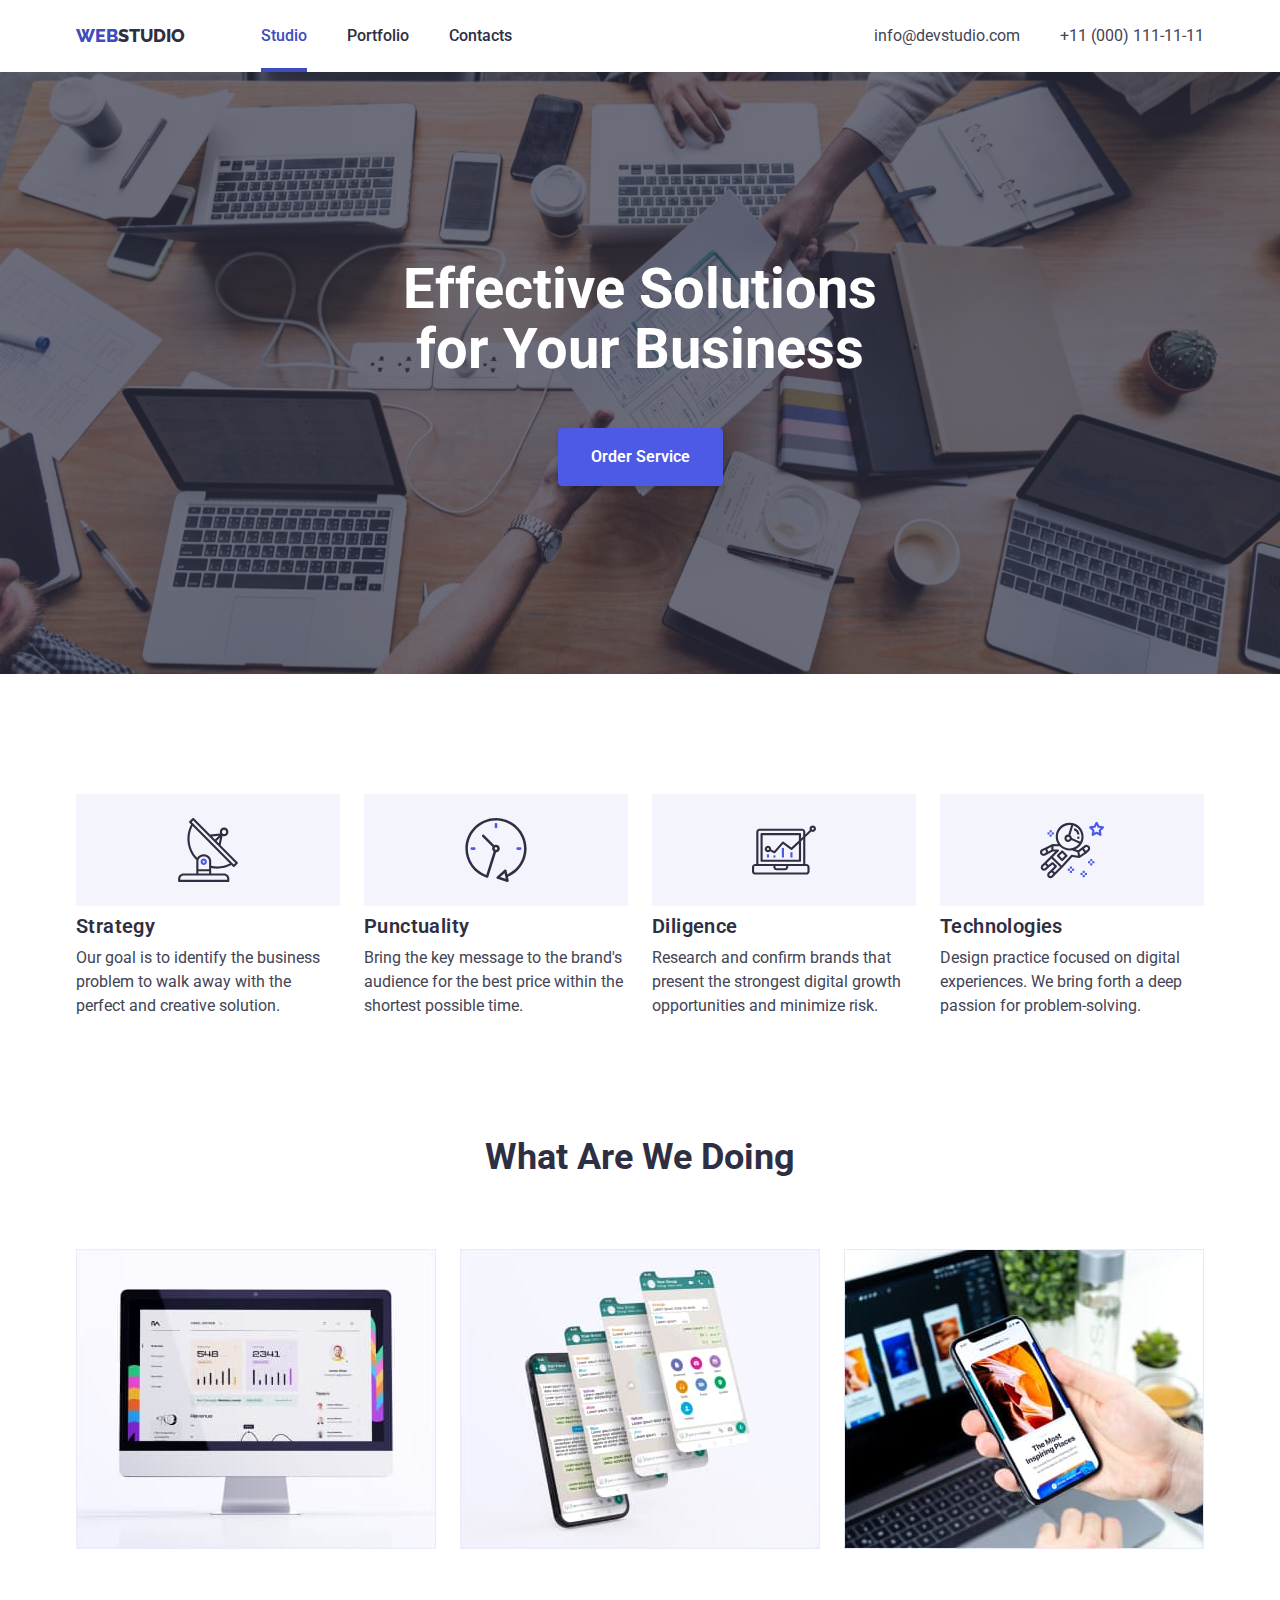
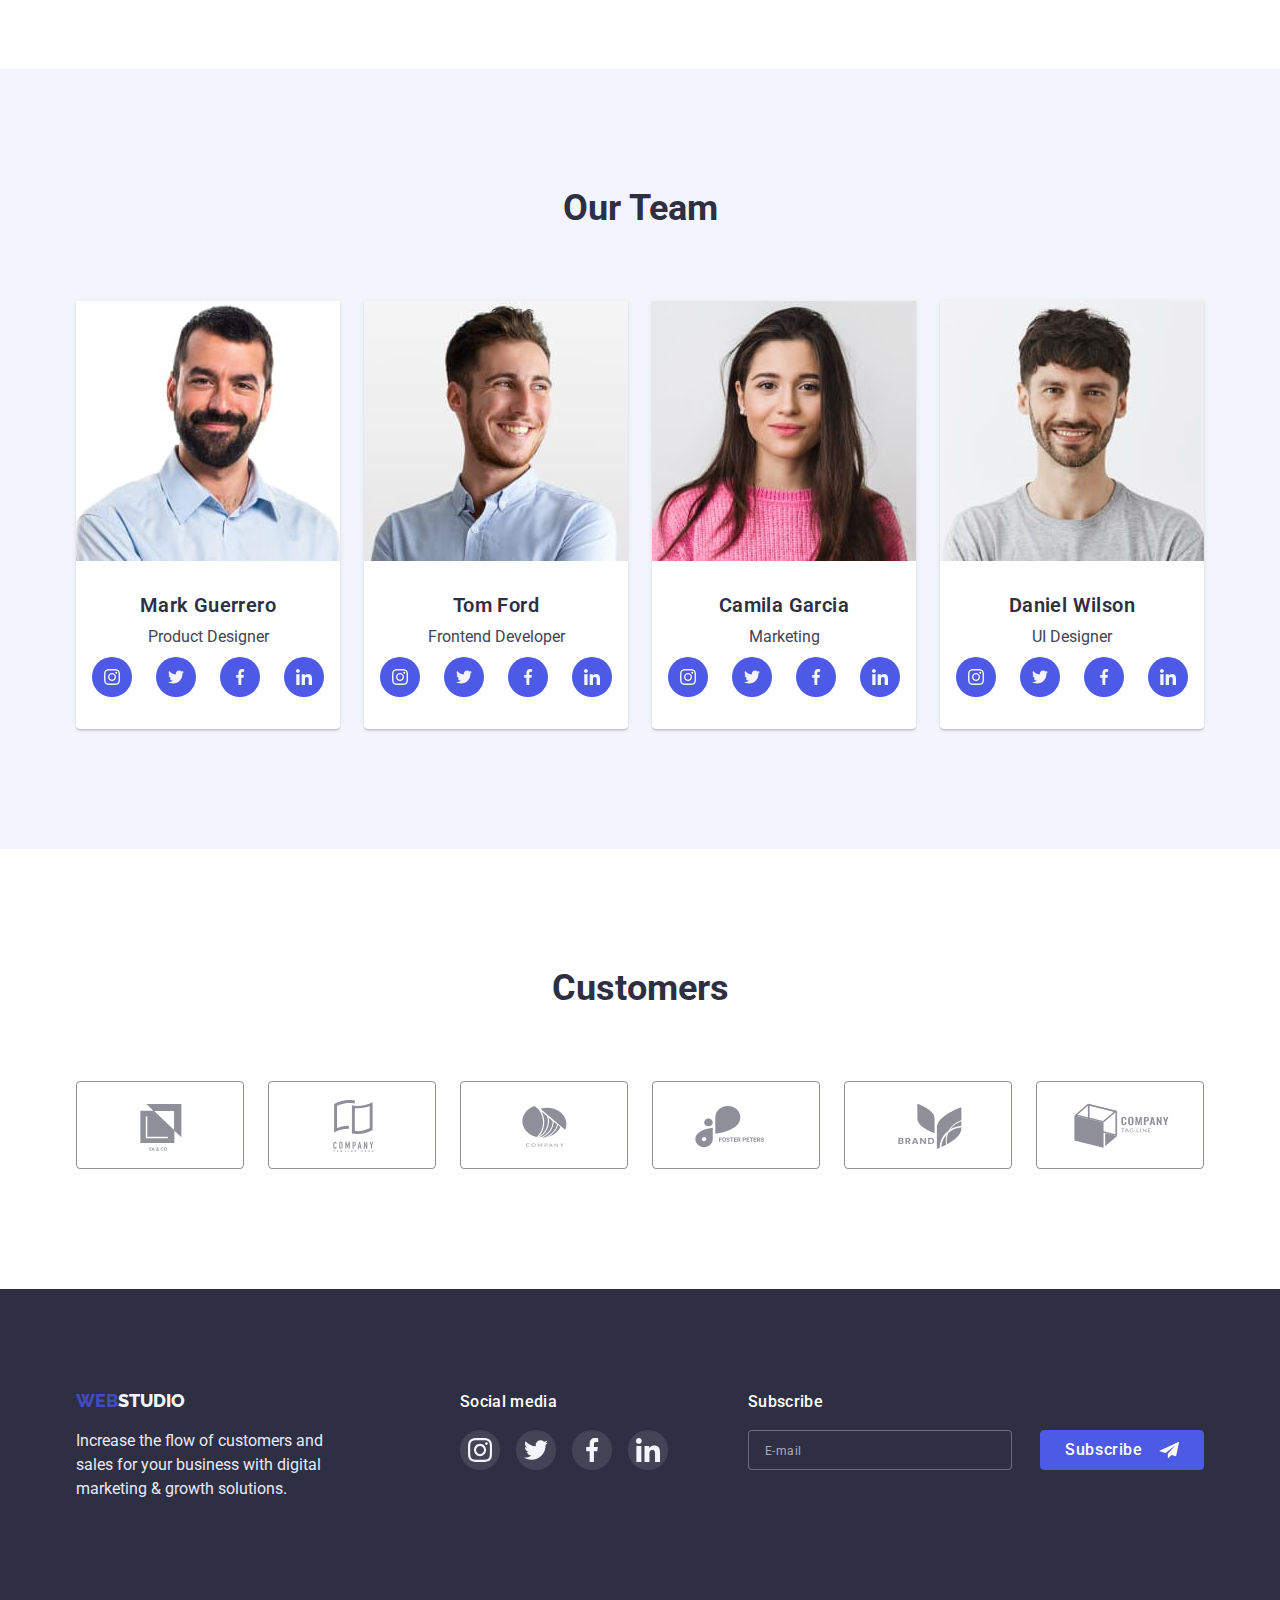
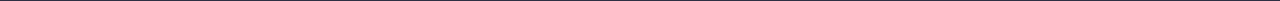
==== commit 95dcb4ba: "improved" ====
--- a/index.html
+++ b/index.html
@@ -718,7 +718,7 @@
                   <use href="./images/symbol-defs.svg#icon-checked"></use>
                 </svg>
               </span>
-              I accept the terms and conditions of the
+              I accept the terms and conditions of the &nbsp
               <a
                 class="modal-checkbox-link"
                 href="#"
--- a/css/styles.css
+++ b/css/styles.css
@@ -28,7 +28,7 @@
 
   font-family: "Roboto", sans-serif;
   font-size: 16px;
-  line-height: 1.5;
+  /* line-height: 1.5; */
   font-weight: 500;
 }
 
@@ -145,6 +145,8 @@
 header nav {
   display: flex;
   align-items: center;
+
+  line-height: 1.5;
 }
 
 header .menu > address {
@@ -263,6 +265,7 @@
 
   font-family: inherit;
   font-weight: 600;
+  line-height: 1.5;
   box-shadow: 0px 4px 4px rgba(0, 0, 0, 0.15);
   border: 1px solid var(--iris);
   border-radius: 4px;
@@ -307,6 +310,7 @@
 main .about p {
   margin-top: 8px;
 
+  line-height: 1.5;
   font-weight: 400;
 }
 
@@ -541,7 +545,7 @@
   color: var(--cornflower);
   font-weight: 400;
   font-size: 16px;
-  line-height: 1.33;
+  line-height: 1.5;
   margin-top: 16px;
 }
 
@@ -760,6 +764,7 @@
 
 .projects .projects-card-overlay p {
   font-weight: 400;
+  line-height: 1.5;
 }
 
 .projects .projects-card:is(:hover, :focus),
@@ -831,6 +836,9 @@
   position: absolute;
   top: 24px;
   right: 24px;
+  display: flex;
+  justify-content: center;
+  align-items: center;
 
   width: 24px;
   height: 24px;
@@ -864,6 +872,7 @@
 
   font-weight: 500;
   letter-spacing: 0.02em;
+  line-height: 1.5;
   color: var(--navy-blue);
 }
 
